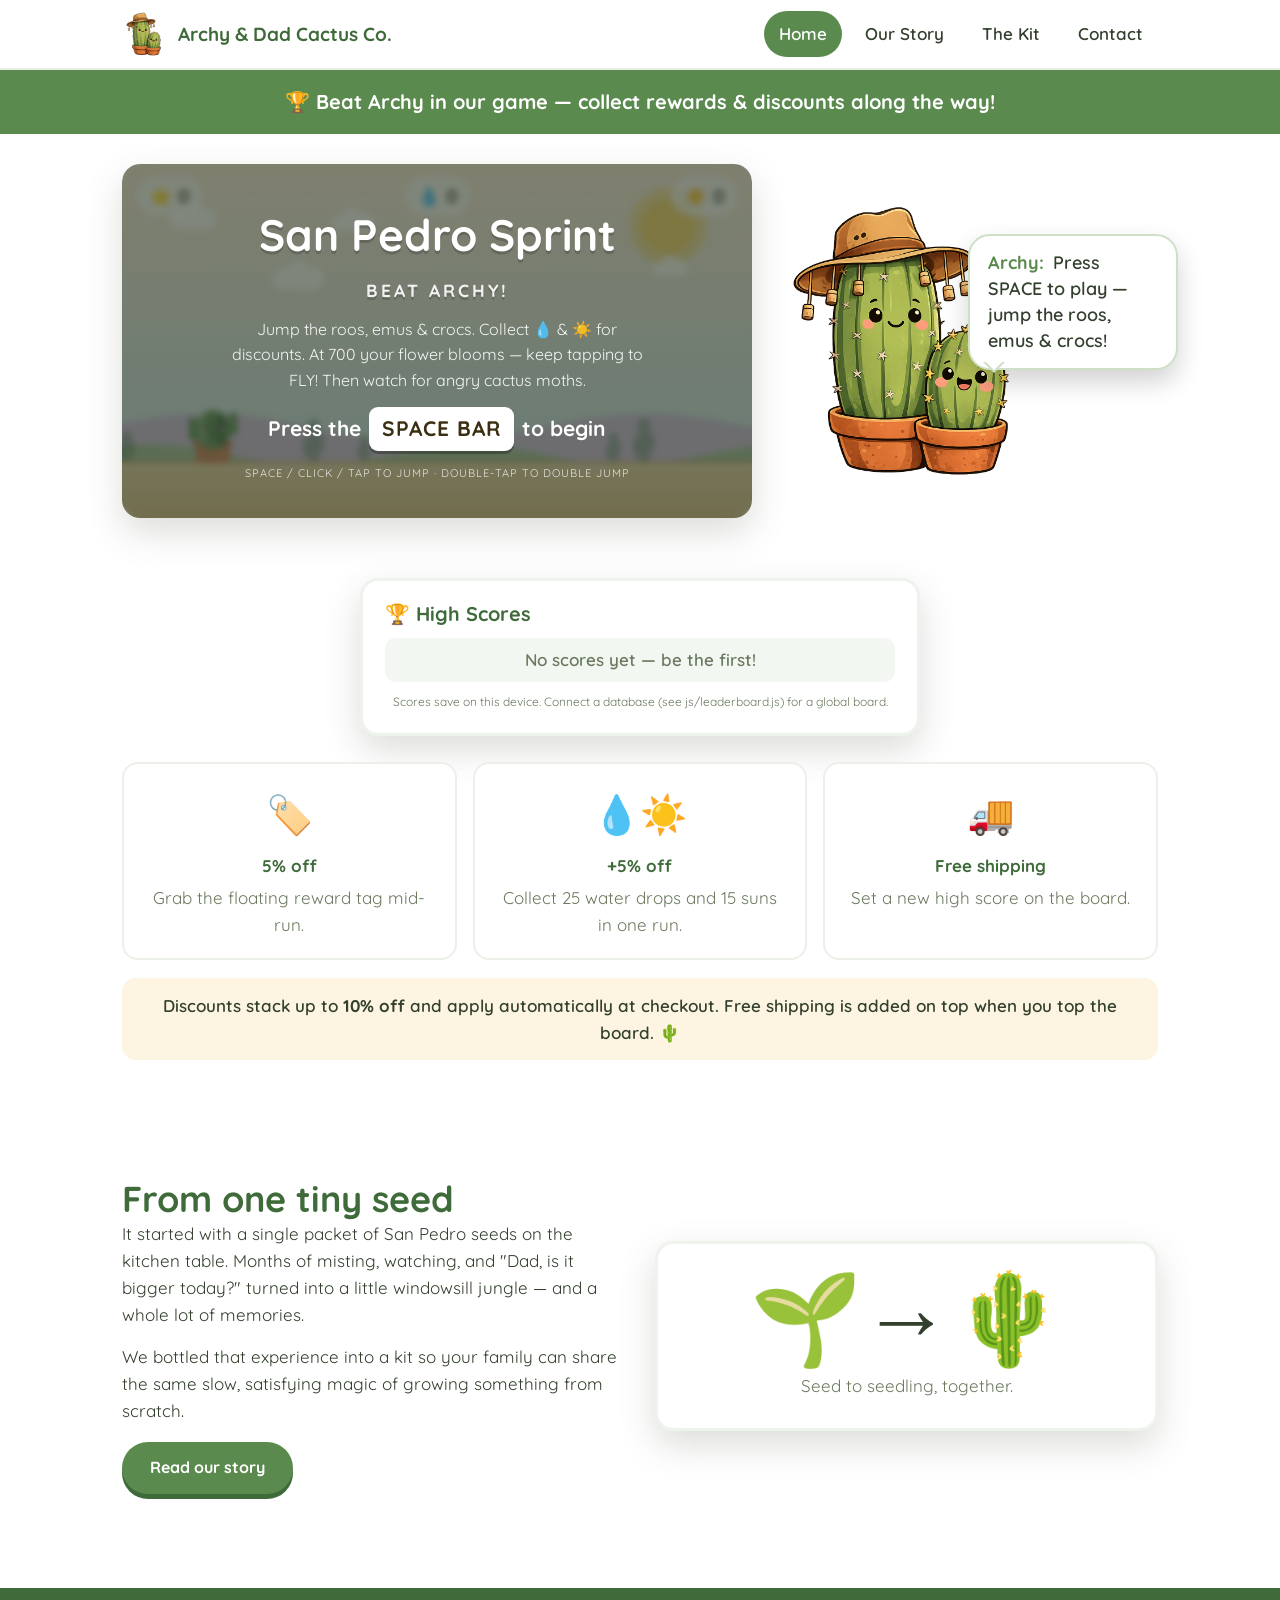
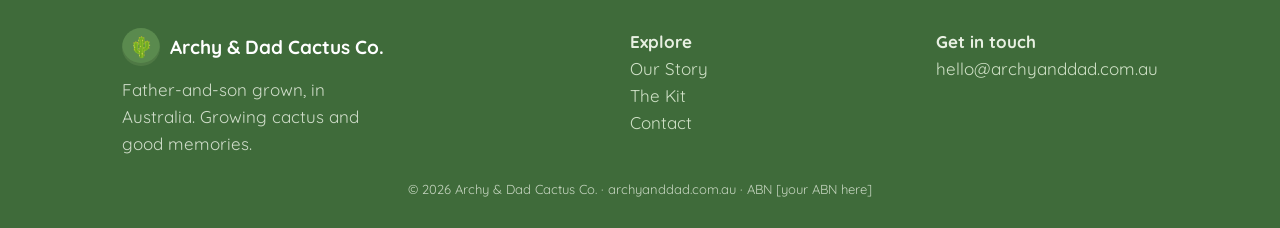
==== archyanddadcactus-site/index.html @ c2c34bdb "Add files via upload" ====
<!DOCTYPE html>
<html lang="en-AU">
<head>
<meta charset="UTF-8">
<meta name="viewport" content="width=device-width, initial-scale=1.0">
<title>Archy &amp; Dad Cactus Co. — Grow a cactus, grow a bond</title>
<meta name="description" content="A father-and-son journey growing San Pedro cactus from seed. Get the complete grow-from-seed kit with 10 cactus seeds — and beat Archy in our game for rewards.">
<link rel="icon" href="assets/favicon.ico" sizes="any">
<link rel="icon" type="image/png" sizes="32x32" href="assets/favicon-32.png">
<link rel="icon" type="image/png" sizes="16x16" href="assets/favicon-16.png">
<link rel="apple-touch-icon" href="assets/favicon-180.png">
<link rel="preconnect" href="https://fonts.googleapis.com">
<link href="https://fonts.googleapis.com/css2?family=Quicksand:wght@500;600;700&display=swap" rel="stylesheet">
<link rel="stylesheet" href="css/style.css?v=13">
</head>
<body>
<header class="nav">
  <div class="wrap nav-inner">
    <a class="brand" href="index.html"><img class="brand-logo" src="assets/logo.png" alt="Archy & Dad Cactus Co. logo"> Archy &amp; Dad Cactus Co.</a>
    <button class="nav-toggle" aria-label="Menu" onclick="document.getElementById('navLinks').classList.toggle('open')">☰</button>
    <nav class="nav-links" id="navLinks">
      <a href="index.html" class="active">Home</a>
      <a href="story.html">Our Story</a>
      <a href="kit.html">The Kit</a>
      <a href="contact.html">Contact</a>
    </nav>
  </div>
</header>

<div class="banner">🏆 Beat Archy in our game — collect rewards &amp; discounts along the way!</div>

<section id="play" class="top-game">
  <div class="wrap game-area">
    <div id="wrap">
      <canvas id="game"></canvas>
      <div id="hud">
        <div class="pill">⭐ <span id="score">0</span></div>
        <div class="pill">💧 <span id="water">0</span></div>
        <div class="pill">☀️ <span id="sun">0</span></div>
      </div>
      <div id="banner"></div>
      <div id="startScreen" class="overlay">
        <div class="gtitle">San Pedro Sprint<small>Beat Archy!</small></div>
        <div class="gsub">Jump the roos, emus &amp; crocs. Collect 💧 &amp; ☀️ for discounts. At 700 your flower blooms — keep tapping to FLY! Then watch for angry cactus moths.</div>
        <div class="press-key">Press the <kbd>SPACE BAR</kbd> to begin</div>
        <div class="hint">Space / Click / Tap to jump · double-tap to double jump</div>
      </div>
      <div id="overScreen" class="overlay hidden">
        <div class="gtitle" style="font-size:clamp(22px,4.5vw,36px)">Ouch! 🌵</div>
        <div class="score-line" style="font-size:26px;font-weight:800">⭐ <span id="finalScore">0</span></div>
        <div class="gsub">💧 <span id="finalWater">0</span> &nbsp;·&nbsp; ☀️ <span id="finalSun">0</span><br><span id="bestLine" style="opacity:.85"></span></div>
        <div class="reward-list" id="rewardLine"></div>
        <div class="namebox">
          <input id="nameInput" maxlength="16" placeholder="Your name for the board">
          <button class="btn green" id="saveBtn" style="padding:11px 20px">Save score</button>
        </div>
        <div class="hint" id="saveMsg"></div>
        <button class="btn" id="againBtn">Run again</button>
      </div>
    </div>

    <div class="intro-panel">
      <div class="mascot">
        <div id="archyBubble" class="bubble"></div>
        <img class="hero-logo" src="assets/logo.png" alt="Archy and Dad cactus mascots">
      </div>
    </div>
  </div>
</section>

<section class="info" style="padding-top:30px">
  <div class="wrap">
    <div class="panel lb-panel">
      <h3>🏆 High Scores</h3>
      <ol class="lb-list" id="lbList"><li class="muted" style="justify-content:center">Loading…</li></ol>
      <p class="muted" id="lbMode" style="font-size:12px;margin-top:10px;text-align:center"></p>
    </div>

    <div class="reward-cards">
      <div class="rc"><div class="ic">🏷️</div><h4>5% off</h4><p class="muted">Grab the floating reward tag mid-run.</p></div>
      <div class="rc"><div class="ic">💧☀️</div><h4>+5% off</h4><p class="muted">Collect 25 water drops and 15 suns in one run.</p></div>
      <div class="rc"><div class="ic">🚚</div><h4>Free shipping</h4><p class="muted">Set a new high score on the board.</p></div>
    </div>
    <div class="note">Discounts stack up to <strong>10% off</strong> and apply automatically at checkout. Free shipping is added on top when you top the board. 🌵</div>
  </div>
</section>

<section style="background:var(--cream-2);padding-top:54px">
  <div class="wrap grid-2">
    <div>
      <h2>From one tiny seed</h2>
      <p>It started with a single packet of San Pedro seeds on the kitchen table. Months of misting, watching, and "Dad, is it bigger today?" turned into a little windowsill jungle — and a whole lot of memories.</p>
      <p style="margin-top:14px">We bottled that experience into a kit so your family can share the same slow, satisfying magic of growing something from scratch.</p>
      <a class="btn green" href="story.html" style="margin-top:18px">Read our story</a>
    </div>
    <div class="card center">
      <div style="font-size:90px;line-height:1">🌱→🌵</div>
      <p class="muted" style="margin-top:10px">Seed to seedling, together.</p>
    </div>
  </div>
</section>

<footer>
  <div class="wrap">
    <div class="cols">
      <div>
        <div class="brand" style="color:#fff"><span class="logo">🌵</span> Archy &amp; Dad Cactus Co.</div>
        <p style="margin-top:10px;max-width:280px;opacity:.85">Father-and-son grown, in Australia. Growing cactus and good memories.</p>
      </div>
      <div><strong>Explore</strong><br><a href="story.html">Our Story</a><br><a href="kit.html">The Kit</a><br><a href="contact.html">Contact</a></div>
      <div><strong>Get in touch</strong><br><a href="mailto:hello@archyanddad.com.au">hello@archyanddad.com.au</a></div>
    </div>
    <div class="small">© 2026 Archy &amp; Dad Cactus Co. · archyanddad.com.au · ABN [your ABN here]</div>
  </div>
</footer>

<script> window.SPS = { last:null, onGameOver:function(r){ this.last=r; } }; </script>
<script src="js/leaderboard.js?v=13"></script>
<script src="js/game.js?v=13"></script>
<script>
  const lbList=document.getElementById('lbList');
  function escapeHtml(s){ return (s||'').replace(/[&<>"']/g,c=>({'&':'&amp;','<':'&lt;','>':'&gt;','"':'&quot;',"'":'&#39;'}[c])); }
  async function renderLB(){
    try{
      const rows = await Leaderboard.top(10);
      if(!rows || !rows.length){ lbList.innerHTML='<li class="muted" style="justify-content:center">No scores yet — be the first!</li>'; return; }
      lbList.innerHTML = rows.map((r,i)=>`<li><span class="rank">${i+1}</span><span class="nm">${escapeHtml(r.name)}</span><span class="sc">${r.score}</span></li>`).join('');
    }catch(e){ lbList.innerHTML='<li class="muted" style="justify-content:center">Couldn’t load scores.</li>'; }
  }
  const saveBtn=document.getElementById('saveBtn');
  if(saveBtn) saveBtn.addEventListener('click', async ()=>{
    const name=(document.getElementById('nameInput').value||'').trim()||'Anonymous';
    const score = (window.SPS.last && window.SPS.last.score) || 0;
    document.getElementById('saveMsg').textContent='Saving…';
    await Leaderboard.submit(name, score);
    document.getElementById('saveMsg').textContent='Saved! 🌵';
    renderLB();
  });
  if(!Leaderboard.isOnline()){ document.getElementById('lbMode').textContent='Scores save on this device. Connect a database (see js/leaderboard.js) for a global board.'; }
  renderLB();
</script>
</body>
</html>
---- archyanddadcactus-site/css/style.css ----
/* Archy & Dad Cactus Co. — shared styles */
:root{
  --green:#5a8a4e; --green-dark:#3f6b3a; --green-light:#7aa86a;
  --terra:#c87a4e; --terra-dark:#b3683f;
  --cream:#ffffff; --cream-2:#ffffff;
  --sand:#e7cf9f; --ink:#33402e; --muted:#6b7a5f;
  --sun:#f4c95d; --sky:#cfe3ef;
  --shadow:0 14px 36px rgba(60,70,50,.18);
  --radius:18px;
}
*{box-sizing:border-box;margin:0;padding:0;}
html{scroll-behavior:smooth;}
body{
  font-family:'Quicksand','Segoe UI',-apple-system,BlinkMacSystemFont,sans-serif;
  color:var(--ink); background:var(--cream);
  line-height:1.6; font-size:17px;
}
h1,h2,h3{font-weight:700;line-height:1.15;color:var(--green-dark);}
h1{font-size:clamp(30px,5vw,52px);}
h2{font-size:clamp(24px,3.5vw,36px);}
a{color:var(--green-dark);text-decoration:none;}
img{max-width:100%;display:block;}
.wrap{max-width:1080px;margin:0 auto;padding:0 22px;}
section{padding:64px 0;}
.center{text-align:center;}
.muted{color:var(--muted);}

/* nav */
header.nav{
  position:sticky;top:0;z-index:50;
  background:rgba(255,255,255,.94);backdrop-filter:blur(8px);
  border-bottom:2px solid rgba(90,138,78,.15);
}
.nav-inner{display:flex;align-items:center;justify-content:space-between;height:68px;}
.brand{display:flex;align-items:center;gap:10px;font-weight:700;font-size:19px;color:var(--green-dark);}
.brand .logo{width:38px;height:38px;border-radius:50%;background:var(--green);display:grid;place-items:center;font-size:20px;box-shadow:inset 0 -3px 0 rgba(0,0,0,.12);}
.brand .brand-logo{width:46px;height:46px;object-fit:contain;display:block;}
.nav-links{display:flex;gap:8px;align-items:center;}
.nav-links a{padding:9px 15px;border-radius:30px;font-weight:600;color:var(--ink);}
.nav-links a:hover{background:rgba(90,138,78,.12);}
.nav-links a.active{background:var(--green);color:#fff;}
.nav-toggle{display:none;background:none;border:none;font-size:26px;cursor:pointer;color:var(--green-dark);}

/* buttons */
.btn{
  display:inline-block;border:none;cursor:pointer;font-family:inherit;
  font-weight:700;font-size:16px;padding:13px 28px;border-radius:40px;
  background:var(--sun);color:#3a2f12;box-shadow:0 5px 0 #c79a36;
  transition:transform .08s ease, box-shadow .08s ease;text-align:center;
}
.btn:active{transform:translateY(4px);box-shadow:0 1px 0 #c79a36;}
.btn.green{background:var(--green);color:#fff;box-shadow:0 5px 0 var(--green-dark);}
.btn.green:active{box-shadow:0 1px 0 var(--green-dark);}
.btn.outline{background:transparent;color:var(--green-dark);box-shadow:inset 0 0 0 2px var(--green);}
.btn.outline:active{transform:translateY(2px);}

/* hero */
.hero{background:#fff;position:relative;overflow:hidden;}
.hero .wrap{display:grid;grid-template-columns:1.1fr .9fr;gap:36px;align-items:center;}
.hero p.lead{font-size:clamp(16px,2vw,20px);margin:16px 0 26px;color:var(--ink);}
.hero .cta{display:flex;gap:14px;flex-wrap:wrap;}
.hero-art{background:transparent;display:flex;align-items:center;justify-content:center;}
.hero-art .ph{aspect-ratio:1;border-radius:16px;background:radial-gradient(circle at 50% 40%,#fff,#eef5ee);display:grid;place-items:center;font-size:120px;}

/* banner */
.banner{
  background:var(--green);color:#fff;text-align:center;
  padding:16px 22px;font-weight:700;font-size:clamp(15px,2.2vw,20px);
  display:flex;align-items:center;justify-content:center;gap:10px;flex-wrap:wrap;
}

/* game */
.game-area{display:grid;grid-template-columns:1.6fr 1fr;gap:26px;align-items:start;}
#wrap{
  position:relative;width:100%;aspect-ratio:16/9;
  border-radius:var(--radius);overflow:hidden;
  box-shadow:var(--shadow);background:var(--sky);
}
#wrap canvas{display:block;width:100%;height:100%;}
.overlay{
  position:absolute;inset:0;display:flex;flex-direction:column;align-items:center;justify-content:center;
  text-align:center;gap:12px;padding:20px;background:rgba(46,59,46,.6);backdrop-filter:blur(3px);color:#fff;
  transition:opacity .25s ease;
}
.overlay.hidden{opacity:0;pointer-events:none;}
.overlay .gtitle{font-size:clamp(24px,5vw,44px);font-weight:800;color:#fff;text-shadow:0 3px 0 rgba(0,0,0,.18);}
.overlay .gtitle small{display:block;font-size:.4em;letter-spacing:3px;text-transform:uppercase;opacity:.9;margin-top:6px;}
.overlay .gsub{font-size:clamp(12px,2.2vw,16px);max-width:420px;opacity:.92;}
.overlay .hint{font-size:11px;letter-spacing:1px;text-transform:uppercase;opacity:.8;}
.press-key{font-size:clamp(15px,2.8vw,21px);font-weight:800;margin:2px 0;color:#fff;}
.press-key kbd{display:inline-block;background:#fff;color:#3a2f12;border-radius:9px;padding:5px 13px;margin:0 2px;
  font-family:inherit;font-weight:800;box-shadow:0 3px 0 rgba(0,0,0,.28);letter-spacing:1px;}
.namebox{display:flex;gap:8px;flex-wrap:wrap;justify-content:center;margin-top:4px;}
.namebox input{font-family:inherit;font-size:15px;padding:11px 14px;border-radius:30px;border:none;width:180px;text-align:center;}
.reward-list{font-size:clamp(12px,2.2vw,15px);font-weight:700;line-height:1.7;}
#hud{position:absolute;top:12px;left:14px;right:14px;display:flex;justify-content:space-between;gap:8px;
  font-weight:800;color:#3f4d3a;text-shadow:0 1px 0 rgba(255,255,255,.5);pointer-events:none;font-size:clamp(13px,2.4vw,19px);}
#hud .pill{background:rgba(255,255,255,.62);border-radius:30px;padding:5px 13px;}
#banner{position:absolute;top:56px;left:50%;transform:translateX(-50%) translateY(-12px);
  background:rgba(90,138,78,.96);color:#fff;font-weight:800;padding:9px 20px;border-radius:30px;
  font-size:clamp(12px,2.4vw,16px);box-shadow:0 8px 22px rgba(0,0,0,.28);opacity:0;pointer-events:none;
  transition:opacity .3s ease,transform .3s ease;text-align:center;max-width:90%;}
#banner.show{opacity:1;transform:translateX(-50%) translateY(0);}

/* leaderboard + reward cards */
.panel{background:#fff;border-radius:var(--radius);box-shadow:var(--shadow);padding:22px;border:3px solid rgba(90,138,78,.1);}
.panel h3{margin-bottom:12px;display:flex;align-items:center;gap:8px;}
.lb-list{list-style:none;}
.lb-list li{display:flex;justify-content:space-between;padding:8px 10px;border-radius:10px;font-weight:600;}
.lb-list li:nth-child(odd){background:rgba(90,138,78,.07);}
.lb-list li .rank{color:var(--terra);font-weight:800;width:26px;}
.lb-list li .nm{flex:1;padding:0 8px;}
.lb-list li .sc{font-weight:800;color:var(--green-dark);}
.reward-cards{display:grid;grid-template-columns:repeat(3,1fr);gap:16px;margin-top:26px;}
.rc{background:var(--cream-2);border-radius:16px;padding:20px;text-align:center;border:2px solid rgba(90,138,78,.12);}
.rc .ic{font-size:38px;}
.rc h4{color:var(--green-dark);margin:8px 0 4px;}
.note{background:rgba(244,201,93,.18);border-radius:14px;padding:14px 18px;margin-top:18px;text-align:center;font-weight:600;}

/* generic cards / story */
.grid-2{display:grid;grid-template-columns:1fr 1fr;gap:30px;align-items:center;}
.card{background:#fff;border-radius:var(--radius);box-shadow:var(--shadow);padding:28px;border:3px solid rgba(90,138,78,.1);}
.steps{display:grid;grid-template-columns:repeat(4,1fr);gap:18px;margin-top:30px;}
.step{text-align:center;}
.step .num{width:46px;height:46px;border-radius:50%;background:var(--green);color:#fff;display:grid;place-items:center;font-weight:800;font-size:20px;margin:0 auto 10px;}

/* kit */
.kit{display:grid;grid-template-columns:1fr 1fr;gap:34px;align-items:start;}
.price-card{position:sticky;top:90px;}
.price{font-size:42px;font-weight:800;color:var(--green-dark);}
.price .was{font-size:20px;color:var(--muted);text-decoration:line-through;margin-left:10px;}
.reward-badge{background:var(--green);color:#fff;border-radius:30px;padding:8px 16px;display:inline-block;font-weight:700;margin:12px 0;}
.includes{list-style:none;margin-top:10px;}
.includes li{padding:9px 0;border-bottom:1px dashed rgba(90,138,78,.25);display:flex;gap:10px;align-items:flex-start;}
.includes li::before{content:'🌵';}

/* forms */
.form{display:grid;gap:14px;max-width:460px;margin:0 auto;}
.form input,.form textarea{font-family:inherit;font-size:16px;padding:13px 16px;border-radius:14px;border:2px solid rgba(90,138,78,.25);background:#fff;width:100%;}
.form input:focus,.form textarea:focus{outline:none;border-color:var(--green);}
.form label{font-weight:600;font-size:14px;color:var(--muted);}

/* footer */
footer{background:var(--green-dark);color:#e8f0e2;padding:40px 0 28px;margin-top:30px;}
footer .cols{display:flex;justify-content:space-between;flex-wrap:wrap;gap:24px;}
footer a{color:#cfe0c6;}
footer a:hover{color:#fff;}
footer .small{font-size:13px;opacity:.8;margin-top:22px;text-align:center;width:100%;}

@media(max-width:880px){
  .hero .wrap,.game-area,.grid-2,.kit{grid-template-columns:1fr;}
  .reward-cards,.steps{grid-template-columns:1fr 1fr;}
  .nav-links{position:absolute;top:68px;left:0;right:0;background:var(--cream);flex-direction:column;
    padding:10px 22px;gap:4px;display:none;border-bottom:2px solid rgba(90,138,78,.15);}
  .nav-links.open{display:flex;}
  .nav-toggle{display:block;}
  .price-card{position:static;}
}
@media(max-width:520px){ .reward-cards,.steps{grid-template-columns:1fr;} }

/* ---- home: game-first layout + Archy speech bubble ---- */
.top-game{padding-top:30px;padding-bottom:30px;}
.game-area{gap:12px;align-items:center;}            /* logo sits close to the game */
.intro-panel{display:flex;align-items:center;justify-content:flex-start;}
.mascot{position:relative;max-width:300px;width:100%;}
.mascot .hero-logo{width:100%;max-width:290px;display:block;}
.lb-panel{max-width:560px;margin:0 auto;}
.mascot .bubble{
  position:absolute; left:68%; bottom:40%;           /* lower & to the right, beside Archy's head */
  width:max-content; max-width:210px;
  background:#fff; color:#33402e; font-weight:600;
  font-size:18px; line-height:1.45; text-align:left;
  padding:14px 18px; border-radius:22px;
  box-shadow:0 12px 26px rgba(0,0,0,.18); border:2px solid #cfe0c6;
  opacity:0; transform:translateY(8px) scale(.96);
  transition:opacity .22s ease, transform .22s ease; pointer-events:none; z-index:6;
}
.mascot .bubble::after{ content:''; position:absolute; left:14px; bottom:-12px;   /* tail down into Archy's mouth */
  border:10px solid transparent; border-top-color:#fff; }
.mascot .bubble::before{ content:''; position:absolute; left:13px; bottom:-16px;
  border:11px solid transparent; border-top-color:#cfe0c6; }
.mascot .bubble.show{opacity:1; transform:translateY(0) scale(1);}
.mascot .bubble .who{color:var(--green);font-weight:800;margin-right:4px;}
@media(max-width:880px){
  .game-area{align-items:start;}
  .mascot{max-width:340px;margin:14px auto 0;}
  .mascot .bubble{left:auto;right:4%;bottom:100%;margin-bottom:10px;max-width:80%;font-size:16px;}
  .mascot .bubble::after{left:auto;right:40px;}
  .mascot .bubble::before{left:auto;right:39px;}
}
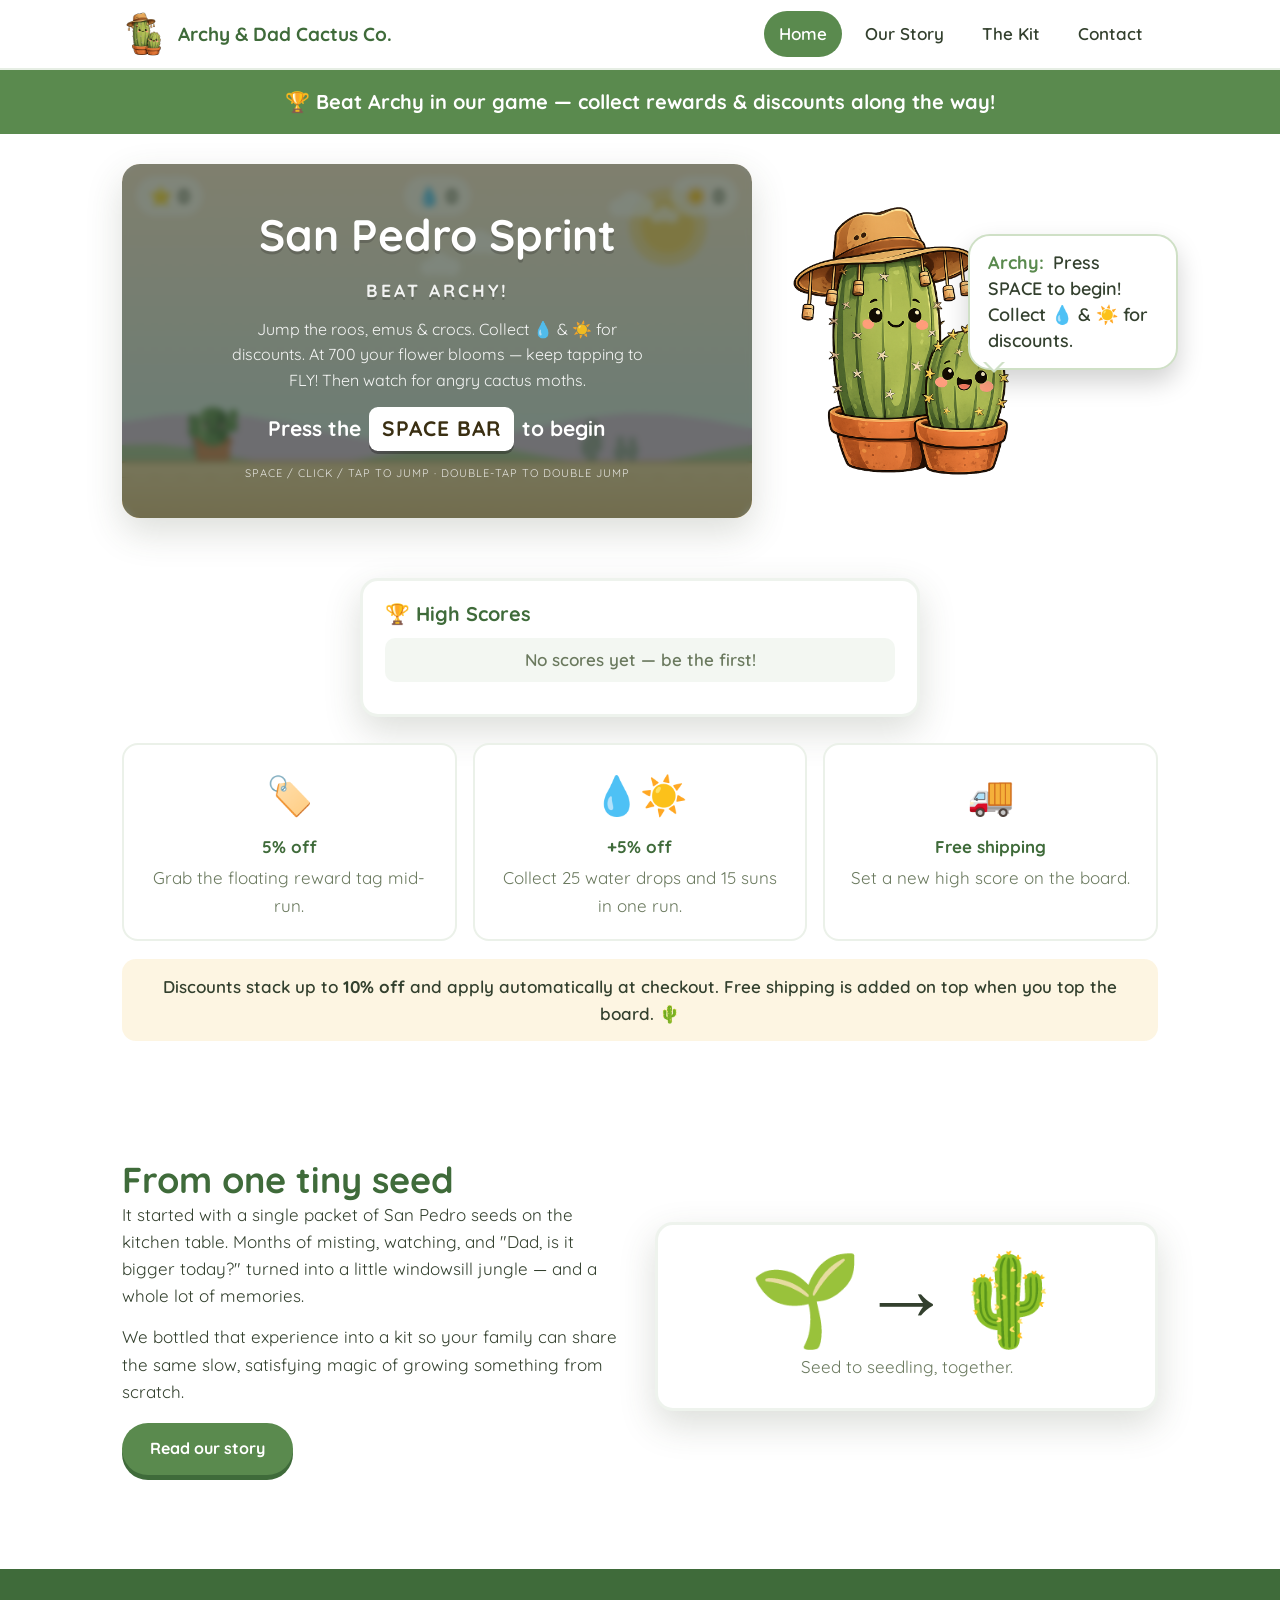
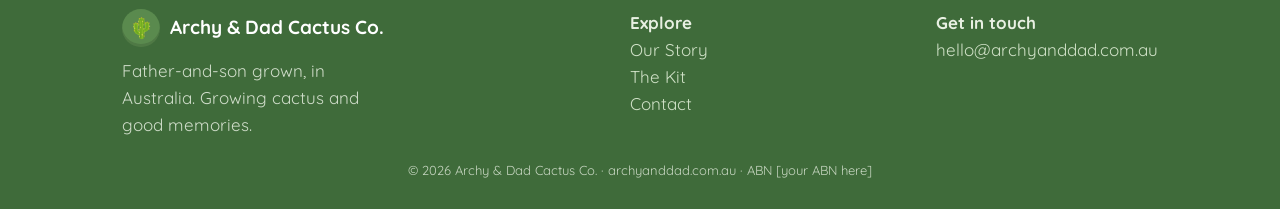
==== commit 0f3d6d38: "Add files via upload" ====
--- a/archyanddadcactus-site/index.html
+++ b/archyanddadcactus-site/index.html
@@ -11,7 +11,7 @@
 <link rel="apple-touch-icon" href="assets/favicon-180.png">
 <link rel="preconnect" href="https://fonts.googleapis.com">
 <link href="https://fonts.googleapis.com/css2?family=Quicksand:wght@500;600;700&display=swap" rel="stylesheet">
-<link rel="stylesheet" href="css/style.css?v=13">
+<link rel="stylesheet" href="css/style.css?v=14">
 </head>
 <body>
 <header class="nav">
@@ -115,8 +115,8 @@
 </footer>
 
 <script> window.SPS = { last:null, onGameOver:function(r){ this.last=r; } }; </script>
-<script src="js/leaderboard.js?v=13"></script>
-<script src="js/game.js?v=13"></script>
+<script src="js/leaderboard.js?v=14"></script>
+<script src="js/game.js?v=14"></script>
 <script>
   const lbList=document.getElementById('lbList');
   function escapeHtml(s){ return (s||'').replace(/[&<>"']/g,c=>({'&':'&amp;','<':'&lt;','>':'&gt;','"':'&quot;',"'":'&#39;'}[c])); }
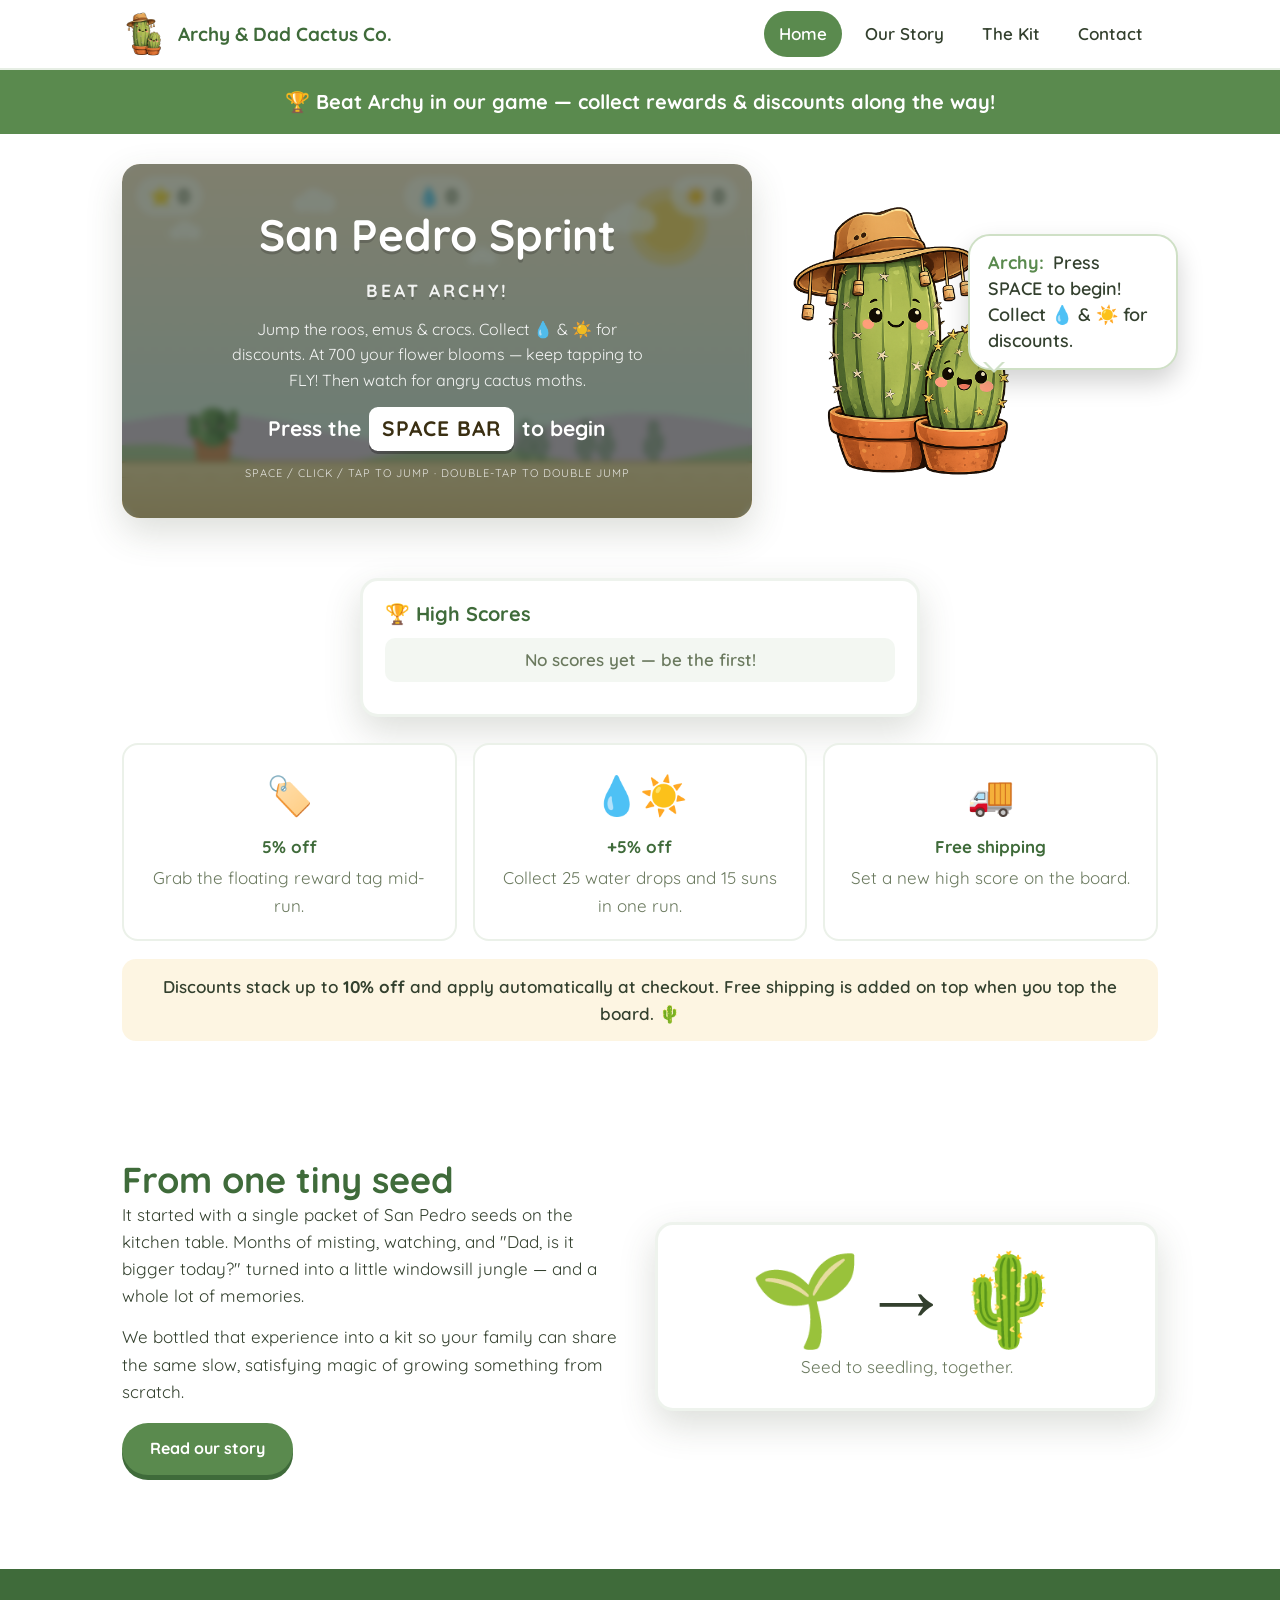
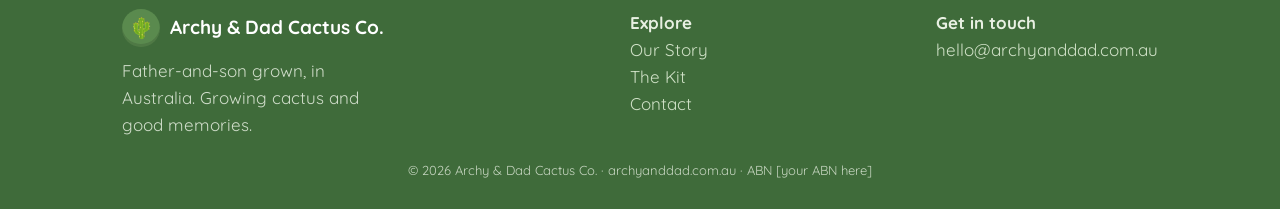
==== commit 2b4369e0: "Add files via upload" ====
--- a/archyanddadcactus-site/index.html
+++ b/archyanddadcactus-site/index.html
@@ -11,7 +11,7 @@
 <link rel="apple-touch-icon" href="assets/favicon-180.png">
 <link rel="preconnect" href="https://fonts.googleapis.com">
 <link href="https://fonts.googleapis.com/css2?family=Quicksand:wght@500;600;700&display=swap" rel="stylesheet">
-<link rel="stylesheet" href="css/style.css?v=14">
+<link rel="stylesheet" href="css/style.css?v=15">
 </head>
 <body>
 <header class="nav">
@@ -115,8 +115,8 @@
 </footer>
 
 <script> window.SPS = { last:null, onGameOver:function(r){ this.last=r; } }; </script>
-<script src="js/leaderboard.js?v=14"></script>
-<script src="js/game.js?v=14"></script>
+<script src="js/leaderboard.js?v=15"></script>
+<script src="js/game.js?v=15"></script>
 <script>
   const lbList=document.getElementById('lbList');
   function escapeHtml(s){ return (s||'').replace(/[&<>"']/g,c=>({'&':'&amp;','<':'&lt;','>':'&gt;','"':'&quot;',"'":'&#39;'}[c])); }
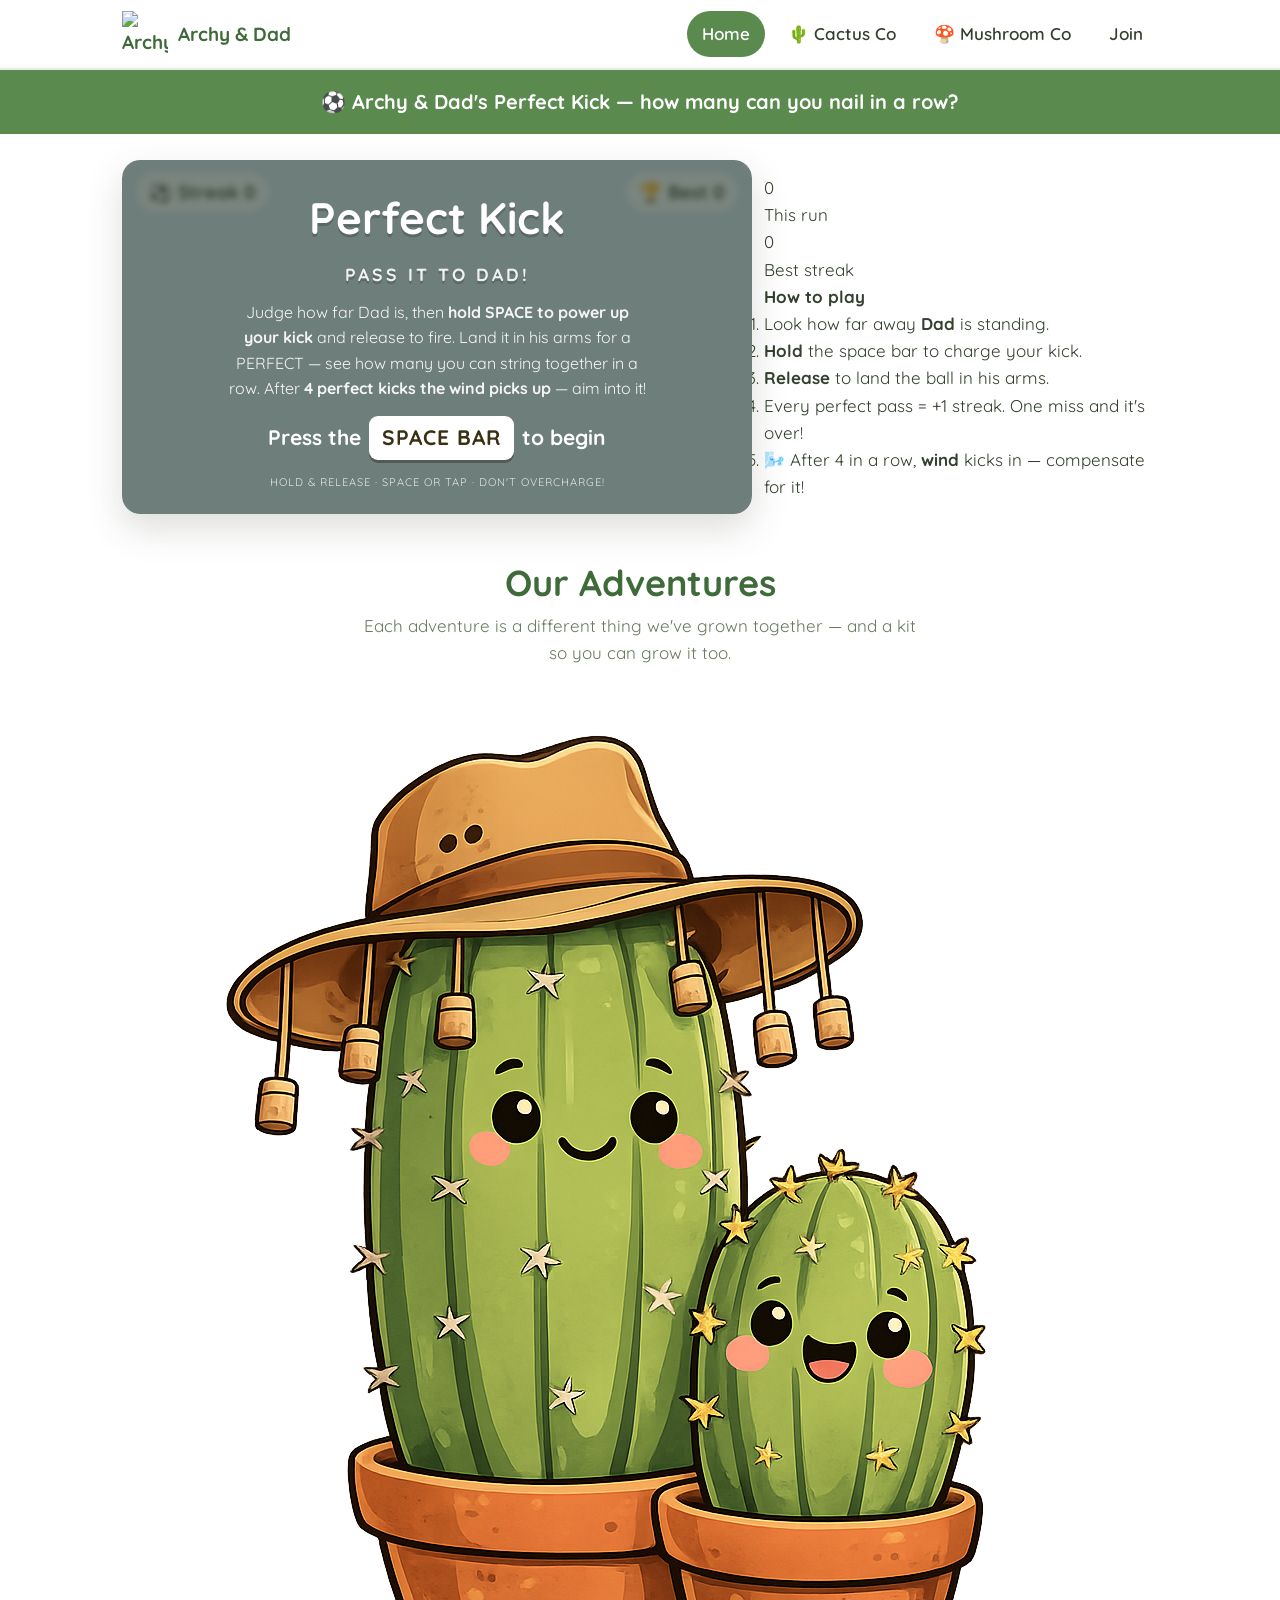
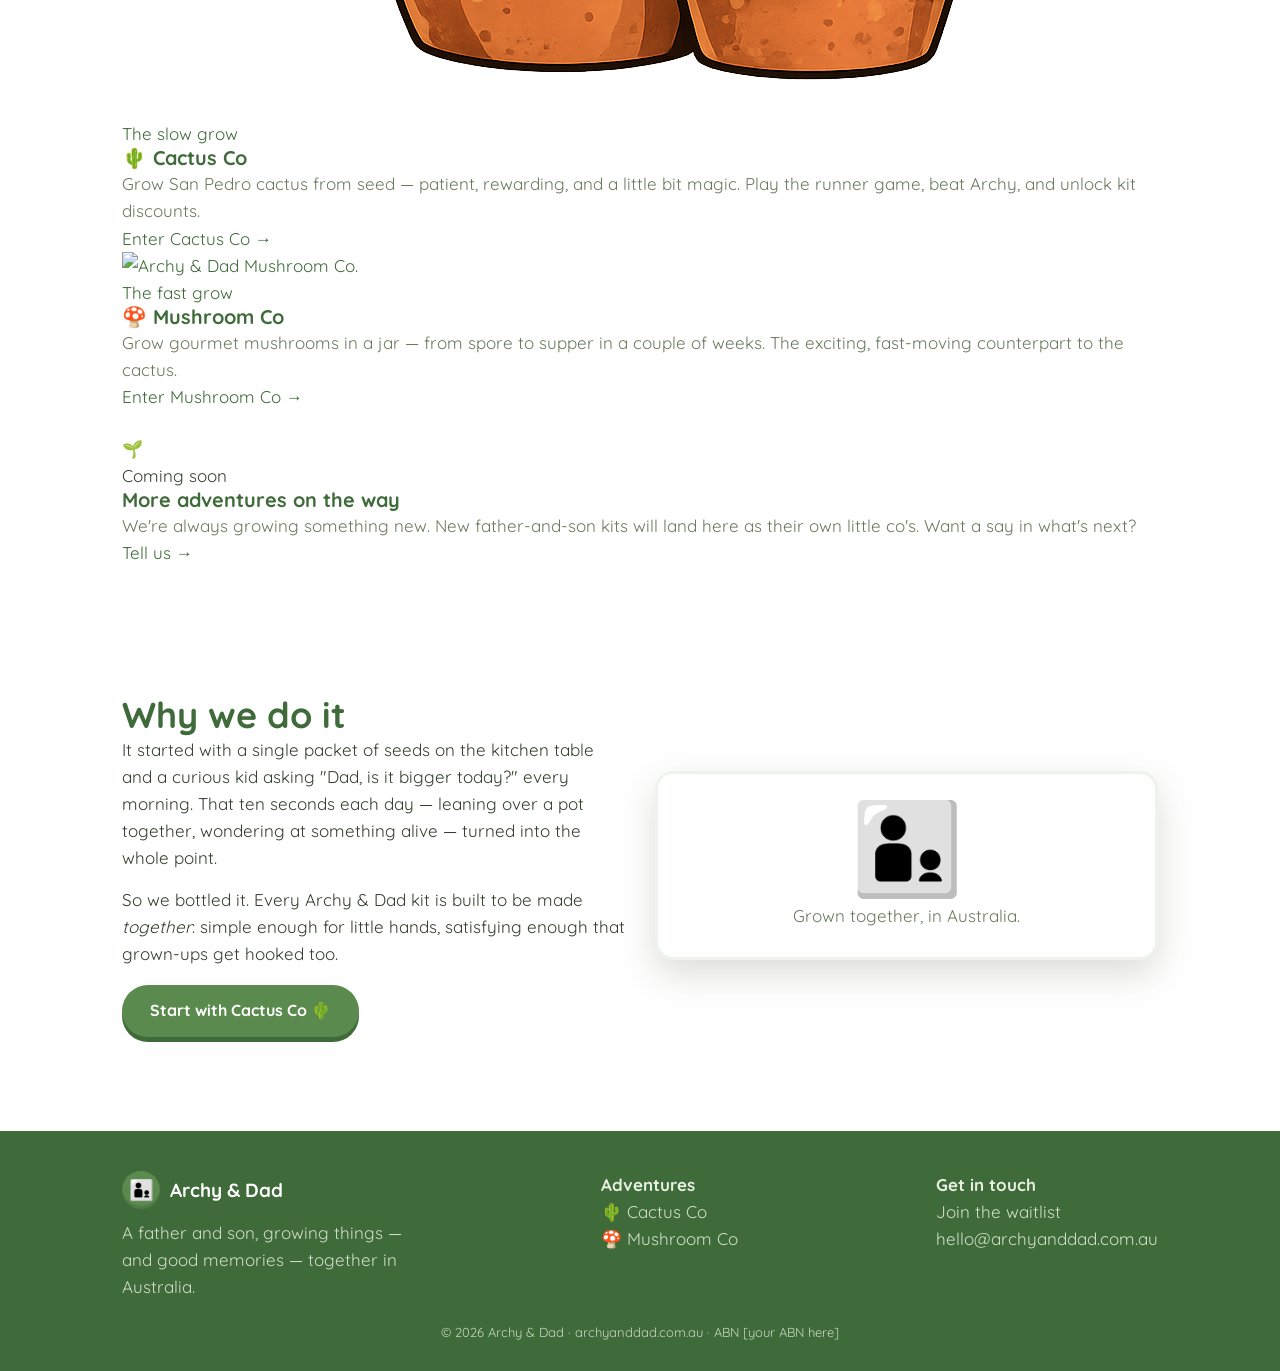
==== commit 3d8f581a: "Restructure into Archy & Dad umbrella + Cactus/Mushroom tabs" ====
--- a/archyanddadcactus-site/index.html
+++ b/archyanddadcactus-site/index.html
@@ -3,99 +3,130 @@
 <head>
 <meta charset="UTF-8">
 <meta name="viewport" content="width=device-width, initial-scale=1.0">
-<title>Archy &amp; Dad Cactus Co. — Grow a cactus, grow a bond</title>
-<meta name="description" content="A father-and-son journey growing San Pedro cactus from seed. Get the complete grow-from-seed kit with 10 cactus seeds — and beat Archy in our game for rewards.">
+<title>Archy &amp; Dad — A father &amp; son, growing things together</title>
+<meta name="description" content="The adventures of a dad and his son, Archy — and the hands-on hobbies they love to share. Play the Perfect Kick game, then explore our grow-from-scratch kits.">
 <link rel="icon" href="assets/favicon.ico" sizes="any">
 <link rel="icon" type="image/png" sizes="32x32" href="assets/favicon-32.png">
 <link rel="icon" type="image/png" sizes="16x16" href="assets/favicon-16.png">
 <link rel="apple-touch-icon" href="assets/favicon-180.png">
 <link rel="preconnect" href="https://fonts.googleapis.com">
 <link href="https://fonts.googleapis.com/css2?family=Quicksand:wght@500;600;700&display=swap" rel="stylesheet">
-<link rel="stylesheet" href="css/style.css?v=15">
+<link rel="stylesheet" href="css/style.css?v=16">
 </head>
 <body>
 <header class="nav">
   <div class="wrap nav-inner">
-    <a class="brand" href="index.html"><img class="brand-logo" src="assets/logo.png" alt="Archy & Dad Cactus Co. logo"> Archy &amp; Dad Cactus Co.</a>
+    <a class="brand" href="index.html"><img class="brand-logo" src="assets/umbrella-logo.png" alt="Archy & Dad logo"> Archy &amp; Dad</a>
     <button class="nav-toggle" aria-label="Menu" onclick="document.getElementById('navLinks').classList.toggle('open')">☰</button>
     <nav class="nav-links" id="navLinks">
       <a href="index.html" class="active">Home</a>
-      <a href="story.html">Our Story</a>
-      <a href="kit.html">The Kit</a>
-      <a href="contact.html">Contact</a>
+      <a href="cactus.html">🌵 Cactus Co</a>
+      <a href="mushroom.html">🍄 Mushroom Co</a>
+      <a href="contact.html">Join</a>
     </nav>
   </div>
 </header>
 
-<div class="banner">🏆 Beat Archy in our game — collect rewards &amp; discounts along the way!</div>
+<div class="banner">⚽ Archy &amp; Dad's Perfect Kick — how many can you nail in a row?</div>
 
-<section id="play" class="top-game">
+<section class="top-game" style="padding-top:26px">
   <div class="wrap game-area">
     <div id="wrap">
-      <canvas id="game"></canvas>
+      <canvas id="kgame"></canvas>
       <div id="hud">
-        <div class="pill">⭐ <span id="score">0</span></div>
-        <div class="pill">💧 <span id="water">0</span></div>
-        <div class="pill">☀️ <span id="sun">0</span></div>
+        <div class="pill">⚽ Streak <span id="kStreak">0</span></div>
+        <div class="pill">🏆 Best <span id="kBest">0</span></div>
       </div>
-      <div id="banner"></div>
-      <div id="startScreen" class="overlay">
-        <div class="gtitle">San Pedro Sprint<small>Beat Archy!</small></div>
-        <div class="gsub">Jump the roos, emus &amp; crocs. Collect 💧 &amp; ☀️ for discounts. At 700 your flower blooms — keep tapping to FLY! Then watch for angry cactus moths.</div>
+      <div id="kBanner"></div>
+      <div class="kmeter-hint">Hold to power up</div>
+      <div class="kmeter"><div class="fill" id="kMeterFill"></div></div>
+      <div id="kMeter" style="display:none"></div>
+      <div id="kStart" class="overlay">
+        <div class="gtitle">Perfect Kick<small>Pass it to Dad!</small></div>
+        <div class="gsub">Judge how far Dad is, then <strong>hold SPACE to power up your kick</strong> and release to fire. Land it in his arms for a PERFECT — see how many you can string together in a row. After <strong>4 perfect kicks the wind picks up</strong> — aim into it!</div>
         <div class="press-key">Press the <kbd>SPACE BAR</kbd> to begin</div>
-        <div class="hint">Space / Click / Tap to jump · double-tap to double jump</div>
+        <div class="hint">Hold &amp; release · Space or tap · don't overcharge!</div>
       </div>
-      <div id="overScreen" class="overlay hidden">
-        <div class="gtitle" style="font-size:clamp(22px,4.5vw,36px)">Ouch! 🌵</div>
-        <div class="score-line" style="font-size:26px;font-weight:800">⭐ <span id="finalScore">0</span></div>
-        <div class="gsub">💧 <span id="finalWater">0</span> &nbsp;·&nbsp; ☀️ <span id="finalSun">0</span><br><span id="bestLine" style="opacity:.85"></span></div>
-        <div class="reward-list" id="rewardLine"></div>
-        <div class="namebox">
-          <input id="nameInput" maxlength="16" placeholder="Your name for the board">
-          <button class="btn green" id="saveBtn" style="padding:11px 20px">Save score</button>
-        </div>
-        <div class="hint" id="saveMsg"></div>
-        <button class="btn" id="againBtn">Run again</button>
+      <div id="kOver" class="overlay hidden">
+        <div class="gtitle" style="font-size:clamp(22px,4.5vw,38px)">Full time! ⚽</div>
+        <div class="gsub" id="kOverText" style="font-size:clamp(15px,2.6vw,20px);font-weight:700"></div>
+        <div class="reward-list" id="kOverBest"></div>
+        <button class="btn" id="kAgain" onclick="document.getElementById('kStart').classList.add('hidden');document.getElementById('kOver').classList.add('hidden');" style="display:none"></button>
+        <div class="press-key" style="font-size:16px">Press <kbd>SPACE</kbd> or tap to play again</div>
       </div>
     </div>
 
-    <div class="intro-panel">
-      <div class="mascot">
-        <div id="archyBubble" class="bubble"></div>
-        <img class="hero-logo" src="assets/logo.png" alt="Archy and Dad cactus mascots">
+    <div class="kside">
+      <div class="kstats">
+        <div class="kstat"><div class="n" id="kStreak2">–</div><div class="l">This run</div></div>
+        <div class="kstat"><div class="n" id="kBest2">–</div><div class="l">Best streak</div></div>
+      </div>
+      <div class="how">
+        <h4>How to play</h4>
+        <ol>
+          <li>Look how far away <strong>Dad</strong> is standing.</li>
+          <li><strong>Hold</strong> the space bar to charge your kick.</li>
+          <li><strong>Release</strong> to land the ball in his arms.</li>
+          <li>Every perfect pass = +1 streak. One miss and it's over!</li>
+          <li>🌬️ After 4 in a row, <strong>wind</strong> kicks in — compensate for it!</li>
+        </ol>
       </div>
     </div>
   </div>
 </section>
 
-<section class="info" style="padding-top:30px">
+<section style="padding-top:18px">
   <div class="wrap">
-    <div class="panel lb-panel">
-      <h3>🏆 High Scores</h3>
-      <ol class="lb-list" id="lbList"><li class="muted" style="justify-content:center">Loading…</li></ol>
-      <p class="muted" id="lbMode" style="font-size:12px;margin-top:10px;text-align:center"></p>
+    <h2 class="center" style="margin-bottom:8px">Our Adventures</h2>
+    <p class="center muted" style="max-width:560px;margin:0 auto 30px">Each adventure is a different thing we've grown together — and a kit so you can grow it too.</p>
+    <div class="adventures">
+
+      <a class="adv cactus" href="cactus.html">
+        <div class="adv-top"><img src="assets/logo.png" alt="Archy & Dad Cactus Co."></div>
+        <div class="adv-body">
+          <span class="tag">The slow grow</span>
+          <h3>🌵 Cactus Co</h3>
+          <p class="muted">Grow San Pedro cactus from seed — patient, rewarding, and a little bit magic. Play the runner game, beat Archy, and unlock kit discounts.</p>
+          <span class="go">Enter Cactus Co →</span>
+        </div>
+      </a>
+
+      <a class="adv mush" href="mushroom.html">
+        <div class="adv-top"><img src="assets/mushroom-logo.png" alt="Archy & Dad Mushroom Co."></div>
+        <div class="adv-body">
+          <span class="tag">The fast grow</span>
+          <h3>🍄 Mushroom Co</h3>
+          <p class="muted">Grow gourmet mushrooms in a jar — from spore to supper in a couple of weeks. The exciting, fast-moving counterpart to the cactus.</p>
+          <span class="go">Enter Mushroom Co →</span>
+        </div>
+      </a>
+
     </div>
 
-    <div class="reward-cards">
-      <div class="rc"><div class="ic">🏷️</div><h4>5% off</h4><p class="muted">Grab the floating reward tag mid-run.</p></div>
-      <div class="rc"><div class="ic">💧☀️</div><h4>+5% off</h4><p class="muted">Collect 25 water drops and 15 suns in one run.</p></div>
-      <div class="rc"><div class="ic">🚚</div><h4>Free shipping</h4><p class="muted">Set a new high score on the board.</p></div>
+    <div class="adventures" style="margin-top:24px">
+      <div class="adv soon" style="grid-column:1/-1">
+        <div class="adv-top">🌱</div>
+        <div class="adv-body">
+          <span class="tag">Coming soon</span>
+          <h3>More adventures on the way</h3>
+          <p class="muted">We're always growing something new. New father-and-son kits will land here as their own little co's. Want a say in what's next? <a href="contact.html">Tell us →</a></p>
+        </div>
+      </div>
     </div>
-    <div class="note">Discounts stack up to <strong>10% off</strong> and apply automatically at checkout. Free shipping is added on top when you top the board. 🌵</div>
   </div>
 </section>
 
-<section style="background:var(--cream-2);padding-top:54px">
+<section style="background:var(--cream-2);">
   <div class="wrap grid-2">
     <div>
-      <h2>From one tiny seed</h2>
-      <p>It started with a single packet of San Pedro seeds on the kitchen table. Months of misting, watching, and "Dad, is it bigger today?" turned into a little windowsill jungle — and a whole lot of memories.</p>
-      <p style="margin-top:14px">We bottled that experience into a kit so your family can share the same slow, satisfying magic of growing something from scratch.</p>
-      <a class="btn green" href="story.html" style="margin-top:18px">Read our story</a>
+      <h2>Why we do it</h2>
+      <p>It started with a single packet of seeds on the kitchen table and a curious kid asking "Dad, is it bigger today?" every morning. That ten seconds each day — leaning over a pot together, wondering at something alive — turned into the whole point.</p>
+      <p style="margin-top:14px">So we bottled it. Every Archy &amp; Dad kit is built to be made <em>together</em>: simple enough for little hands, satisfying enough that grown-ups get hooked too.</p>
+      <a class="btn green" href="cactus.html" style="margin-top:18px">Start with Cactus Co 🌵</a>
     </div>
     <div class="card center">
-      <div style="font-size:90px;line-height:1">🌱→🌵</div>
-      <p class="muted" style="margin-top:10px">Seed to seedling, together.</p>
+      <div style="font-size:90px;line-height:1">👨‍👦</div>
+      <p class="muted" style="margin-top:10px">Grown together, in Australia.</p>
     </div>
   </div>
 </section>
@@ -104,40 +135,27 @@
   <div class="wrap">
     <div class="cols">
       <div>
-        <div class="brand" style="color:#fff"><span class="logo">🌵</span> Archy &amp; Dad Cactus Co.</div>
-        <p style="margin-top:10px;max-width:280px;opacity:.85">Father-and-son grown, in Australia. Growing cactus and good memories.</p>
+        <div class="brand" style="color:#fff"><span class="logo">👨‍👦</span> Archy &amp; Dad</div>
+        <p style="margin-top:10px;max-width:280px;opacity:.85">A father and son, growing things — and good memories — together in Australia.</p>
       </div>
-      <div><strong>Explore</strong><br><a href="story.html">Our Story</a><br><a href="kit.html">The Kit</a><br><a href="contact.html">Contact</a></div>
-      <div><strong>Get in touch</strong><br><a href="mailto:hello@archyanddad.com.au">hello@archyanddad.com.au</a></div>
+      <div><strong>Adventures</strong><br><a href="cactus.html">🌵 Cactus Co</a><br><a href="mushroom.html">🍄 Mushroom Co</a></div>
+      <div><strong>Get in touch</strong><br><a href="contact.html">Join the waitlist</a><br><a href="mailto:hello@archyanddad.com.au">hello@archyanddad.com.au</a></div>
     </div>
-    <div class="small">© 2026 Archy &amp; Dad Cactus Co. · archyanddad.com.au · ABN [your ABN here]</div>
+    <div class="small">© 2026 Archy &amp; Dad · archyanddad.com.au · ABN [your ABN here]</div>
   </div>
 </footer>
 
-<script> window.SPS = { last:null, onGameOver:function(r){ this.last=r; } }; </script>
-<script src="js/leaderboard.js?v=15"></script>
-<script src="js/game.js?v=15"></script>
+<script src="js/kick.js?v=2"></script>
 <script>
-  const lbList=document.getElementById('lbList');
-  function escapeHtml(s){ return (s||'').replace(/[&<>"']/g,c=>({'&':'&amp;','<':'&lt;','>':'&gt;','"':'&quot;',"'":'&#39;'}[c])); }
-  async function renderLB(){
-    try{
-      const rows = await Leaderboard.top(10);
-      if(!rows || !rows.length){ lbList.innerHTML='<li class="muted" style="justify-content:center">No scores yet — be the first!</li>'; return; }
-      lbList.innerHTML = rows.map((r,i)=>`<li><span class="rank">${i+1}</span><span class="nm">${escapeHtml(r.name)}</span><span class="sc">${r.score}</span></li>`).join('');
-    }catch(e){ lbList.innerHTML='<li class="muted" style="justify-content:center">Couldn’t load scores.</li>'; }
-  }
-  const saveBtn=document.getElementById('saveBtn');
-  if(saveBtn) saveBtn.addEventListener('click', async ()=>{
-    const name=(document.getElementById('nameInput').value||'').trim()||'Anonymous';
-    const score = (window.SPS.last && window.SPS.last.score) || 0;
-    document.getElementById('saveMsg').textContent='Saving…';
-    await Leaderboard.submit(name, score);
-    document.getElementById('saveMsg').textContent='Saved! 🌵';
-    renderLB();
-  });
-  if(!Leaderboard.isOnline()){ document.getElementById('lbMode').textContent='Scores save on this device. Connect a database (see js/leaderboard.js) for a global board.'; }
-  renderLB();
+  // mirror in-frame streak/best into the side stat cards
+  (function(){
+    const s=document.getElementById('kStreak'), b=document.getElementById('kBest');
+    const s2=document.getElementById('kStreak2'), b2=document.getElementById('kBest2');
+    function sync(){ if(s2)s2.textContent=s.textContent; if(b2)b2.textContent=b.textContent; }
+    new MutationObserver(sync).observe(s,{childList:true,subtree:true});
+    new MutationObserver(sync).observe(b,{childList:true,subtree:true});
+    sync();
+  })();
 </script>
 </body>
 </html>
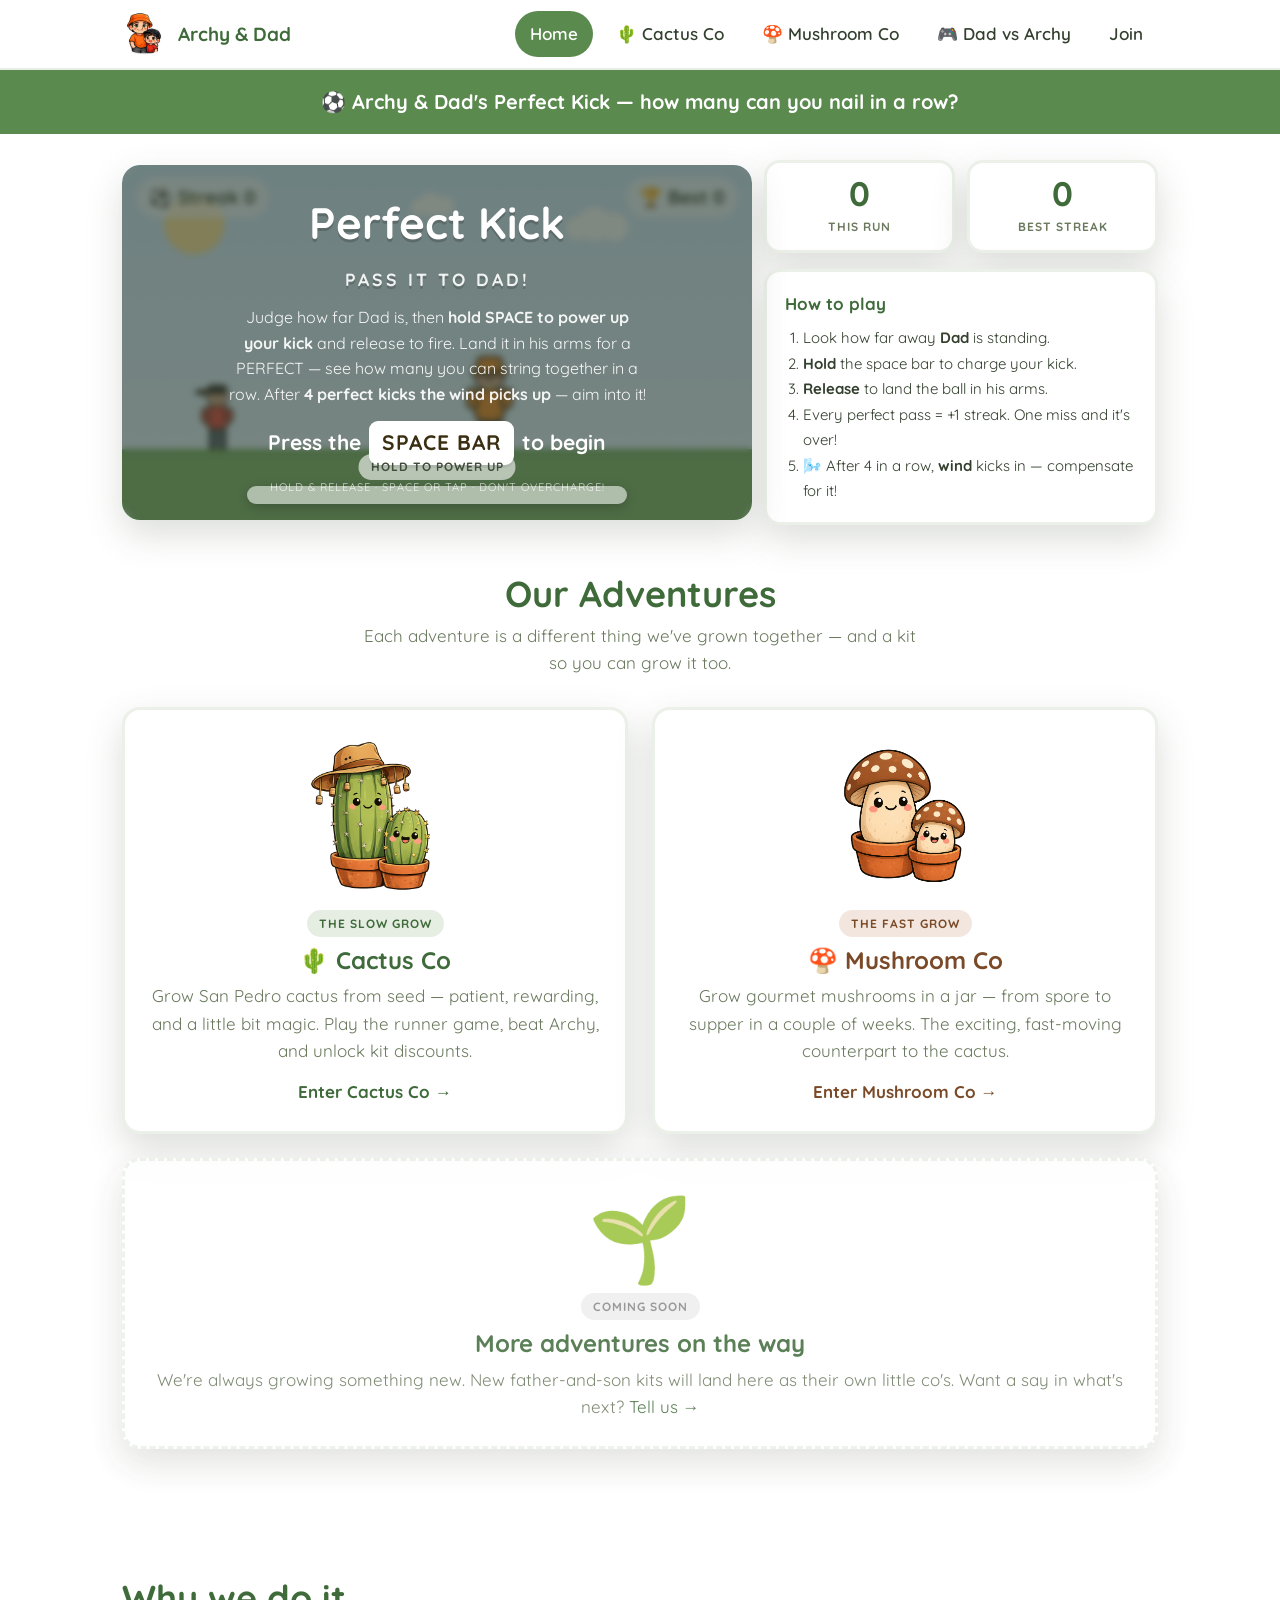
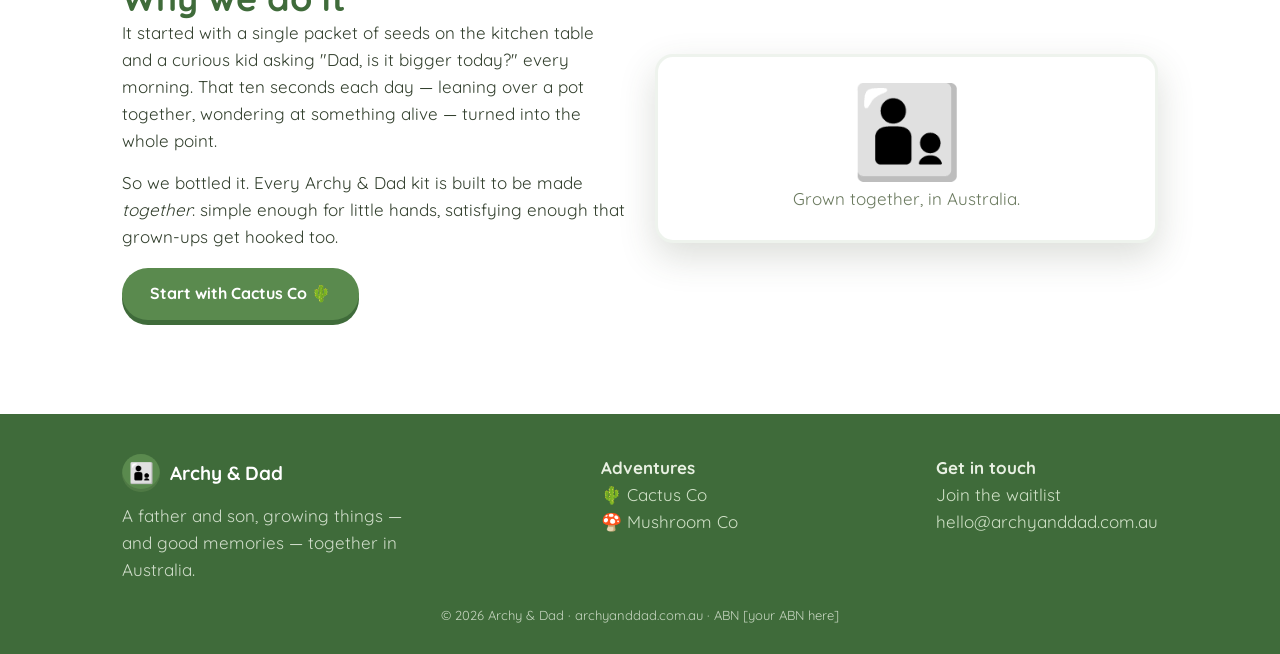
==== commit a14fcfe8: "Add files via upload" ====
--- a/archyanddadcactus-site/index.html
+++ b/archyanddadcactus-site/index.html
@@ -22,6 +22,7 @@
       <a href="index.html" class="active">Home</a>
       <a href="cactus.html">🌵 Cactus Co</a>
       <a href="mushroom.html">🍄 Mushroom Co</a>
+      <a href="tank.html">🎮 Dad vs Archy</a>
       <a href="contact.html">Join</a>
     </nav>
   </div>
--- a/archyanddadcactus-site/css/style.css
+++ b/archyanddadcactus-site/css/style.css
@@ -188,3 +188,124 @@
   .mascot .bubble::after{left:auto;right:40px;}
   .mascot .bubble::before{left:auto;right:39px;}
 }
+
+/* ===== Umbrella brand + adventures (v16) ===== */
+.brand .brand-logo{border-radius:12px;}
+.nav-links a .em{font-size:15px;}
+
+/* hero centred umbrella */
+.umbrella-hero{background:#fff;text-align:center;padding:54px 0 40px;}
+.umbrella-hero img.u-logo{width:min(280px,68vw);margin:0 auto 18px;filter:drop-shadow(0 14px 26px rgba(60,70,50,.18));}
+.umbrella-hero h1{color:var(--ink);}
+.umbrella-hero p.lead{font-size:clamp(16px,2.2vw,21px);max-width:620px;margin:16px auto 0;color:var(--muted);}
+
+/* adventures grid */
+.adventures{display:grid;grid-template-columns:1fr 1fr;gap:24px;margin-top:8px;}
+.adv{display:block;background:#fff;border-radius:var(--radius);box-shadow:var(--shadow);
+  border:3px solid rgba(90,138,78,.12);overflow:hidden;text-align:center;transition:transform .12s ease, box-shadow .12s ease;}
+.adv:hover{transform:translateY(-4px);box-shadow:0 22px 44px rgba(60,70,50,.22);}
+.adv .adv-top{padding:26px 20px 6px;}
+.adv .adv-top img{width:160px;height:160px;object-fit:contain;margin:0 auto;}
+.adv .adv-body{padding:6px 24px 26px;}
+.adv h3{font-size:24px;margin-bottom:8px;}
+.adv .tag{display:inline-block;font-size:12px;font-weight:800;letter-spacing:1px;text-transform:uppercase;
+  padding:4px 12px;border-radius:30px;margin-bottom:10px;}
+.adv.cactus h3{color:var(--green-dark);}
+.adv.cactus .tag{background:rgba(90,138,78,.15);color:var(--green-dark);}
+.adv.mush h3{color:#7a4a28;}
+.adv.mush .tag{background:rgba(181,118,74,.18);color:#7a4a28;}
+.adv .go{display:inline-block;margin-top:14px;font-weight:800;}
+.adv.cactus .go{color:var(--green-dark);}
+.adv.mush .go{color:#7a4a28;}
+.adv.soon{opacity:.85;border-style:dashed;}
+.adv.soon .adv-top{font-size:84px;line-height:1;padding-top:34px;}
+.adv.soon .tag{background:#eee;color:#888;}
+
+/* mushroom theme (applied on body.mushroom) */
+body.mushroom{--green:#b5764a;--green-dark:#7a4a28;--green-light:#cf9a6f;}
+body.mushroom .nav-links a.active{background:#b5764a;}
+body.mushroom .includes li::before{content:'🍄';}
+body.mushroom .step .num{background:#b5764a;}
+body.mushroom .brand{color:#7a4a28;}
+
+@media(max-width:760px){ .adventures{grid-template-columns:1fr;} }
+
+/* ===== Perfect Kick game (home) ===== */
+.kmeter{position:absolute;left:50%;bottom:16px;transform:translateX(-50%);
+  width:62%;max-width:380px;height:18px;background:rgba(255,255,255,.55);
+  border-radius:30px;overflow:hidden;box-shadow:0 3px 12px rgba(0,0,0,.22);z-index:4;}
+.kmeter .fill{height:100%;width:0;border-radius:30px;
+  background:linear-gradient(90deg,#7fbf5f 0%,#f4c95d 55%,#f08a24 100%);}
+.kmeter-hint{position:absolute;left:50%;bottom:40px;transform:translateX(-50%);
+  font-size:12px;font-weight:700;letter-spacing:1px;text-transform:uppercase;
+  color:#3f4d3a;background:rgba(255,255,255,.6);padding:3px 12px;border-radius:30px;z-index:4;}
+.kstats{display:flex;gap:12px;margin-bottom:16px;}
+.kstat{flex:1;background:#fff;border-radius:16px;padding:14px;text-align:center;
+  box-shadow:var(--shadow);border:3px solid rgba(90,138,78,.12);}
+.kstat .n{font-size:34px;font-weight:800;color:var(--green-dark);line-height:1;}
+.kstat .l{font-size:12px;font-weight:700;letter-spacing:1px;text-transform:uppercase;color:var(--muted);margin-top:6px;}
+.kside{display:flex;flex-direction:column;justify-content:center;}
+.kside .how{background:#fff;border-radius:16px;padding:18px;box-shadow:var(--shadow);border:3px solid rgba(90,138,78,.12);}
+.kside .how h4{color:var(--green-dark);margin-bottom:8px;}
+.kside .how ol{margin:0 0 0 18px;font-size:15px;line-height:1.7;}
+
+/* ===== Mushroom memory game ===== */
+.mg-wrap{max-width:720px;margin:0 auto;}
+.mg-frame{position:relative;background:linear-gradient(180deg,#ffffff,#fbf2ea);
+  border-radius:var(--radius);box-shadow:var(--shadow);border:3px solid rgba(181,118,74,.18);
+  padding:18px;min-height:300px;}
+.mg-hud{display:flex;gap:16px;justify-content:center;align-items:center;margin-bottom:14px;
+  font-weight:800;color:#7a4a28;font-size:16px;flex-wrap:wrap;}
+.mg-hud .chip{background:rgba(181,118,74,.12);border-radius:30px;padding:5px 14px;}
+.mg-board{display:grid;gap:9px;}
+.mg-card{aspect-ratio:3/4;perspective:600px;cursor:pointer;}
+.mg-inner{position:relative;width:100%;height:100%;transform-style:preserve-3d;
+  transition:transform .35s ease;}
+.mg-card.show .mg-inner,.mg-card.matched .mg-inner{transform:rotateY(180deg);}
+.mg-face{position:absolute;inset:0;backface-visibility:hidden;-webkit-backface-visibility:hidden;
+  border-radius:12px;display:flex;flex-direction:column;align-items:center;justify-content:center;
+  font-weight:800;box-shadow:0 4px 0 rgba(0,0,0,.10);overflow:hidden;}
+.mg-back{background:#b5764a;color:#fff;font-size:26px;
+  background-image:radial-gradient(circle at 30% 30%,rgba(255,255,255,.18),transparent 60%);}
+.mg-front{transform:rotateY(180deg);font-size:12px;text-align:center;padding:3px;gap:3px;
+  border:3px solid rgba(0,0,0,.06);line-height:1.15;}
+.mg-front .gl{font-size:28px;line-height:1;}
+.mg-card.matched{opacity:.6;}
+.mg-card.matched .mg-front{box-shadow:inset 0 0 0 3px #5a8a4e;}
+.mg-card.bad .mg-front{animation:mgshake .3s;}
+@keyframes mgshake{0%,100%{transform:rotateY(180deg) translateX(0)}25%{transform:rotateY(180deg) translateX(-5px)}75%{transform:rotateY(180deg) translateX(5px)}}
+
+.mg-overlay{position:absolute;inset:0;background:rgba(122,74,40,.92);backdrop-filter:blur(3px);
+  border-radius:var(--radius);display:flex;align-items:center;justify-content:center;
+  text-align:center;color:#fff;padding:22px;transition:opacity .25s;z-index:8;}
+.mg-overlay.hidden{opacity:0;pointer-events:none;}
+.mg-overlay h3{color:#fff;font-size:clamp(22px,4vw,34px);margin-bottom:8px;}
+.mg-overlay p{max-width:420px;margin:0 auto 14px;opacity:.95;}
+.mg-overlay .btn{background:#f4c95d;color:#5a3a12;box-shadow:0 5px 0 #c79a36;}
+.mg-bonusC{background:#cfeafe;border-radius:14px;display:block;margin:6px auto 12px;width:100%;max-width:440px;}
+.mg-ovcard{max-width:480px;width:100%;}
+
+/* ===== Mushroom memory game v2: sized cards, art, rewards ===== */
+.mg-board{justify-content:center;}
+.mg-front{padding:4px;gap:2px;}
+.mg-front .pic{flex:1;display:flex;align-items:center;justify-content:center;width:100%;min-height:0;}
+.mg-front .pic svg{height:100%;width:auto;max-width:92%;}
+.mg-front .nm{font-size:11px;line-height:1.1;font-weight:800;}
+.mg-front.reward{background:linear-gradient(135deg,#f6cf5a,#ec9f2c);color:#5a3a12;}
+.mg-front.reward .rtag{font-size:30px;line-height:1;}
+.mg-toast{position:absolute;left:50%;top:12px;transform:translateX(-50%) translateY(-8px);
+  background:#5a8a4e;color:#fff;font-weight:800;padding:9px 16px;border-radius:30px;
+  box-shadow:0 10px 24px rgba(0,0,0,.25);opacity:0;transition:opacity .25s,transform .25s;
+  z-index:9;pointer-events:none;text-align:center;max-width:88%;font-size:14px;}
+.mg-toast.show{opacity:1;transform:translateX(-50%) translateY(0);}
+.mg-reward-badge{background:rgba(181,118,74,.14);border:2px solid rgba(181,118,74,.32);
+  border-radius:14px;padding:12px 16px;text-align:center;font-weight:700;color:#7a4a28;margin-top:16px;}
+
+/* ===== Mushroom tab: mascot bubble + leaderboard theming ===== */
+body.mushroom .mascot .bubble{border-color:#e6c8ac;}
+body.mushroom .mascot .bubble::after{border-top-color:#fff;}
+body.mushroom .mascot .bubble::before{border-top-color:#e6c8ac;}
+body.mushroom .mascot .bubble .who{color:#b5764a;}
+body.mushroom .lb-list li:nth-child(odd){background:rgba(181,118,74,.08);}
+body.mushroom .lb-list li .sc{color:#7a4a28;}
+body.mushroom .panel{border-color:rgba(181,118,74,.16);}
